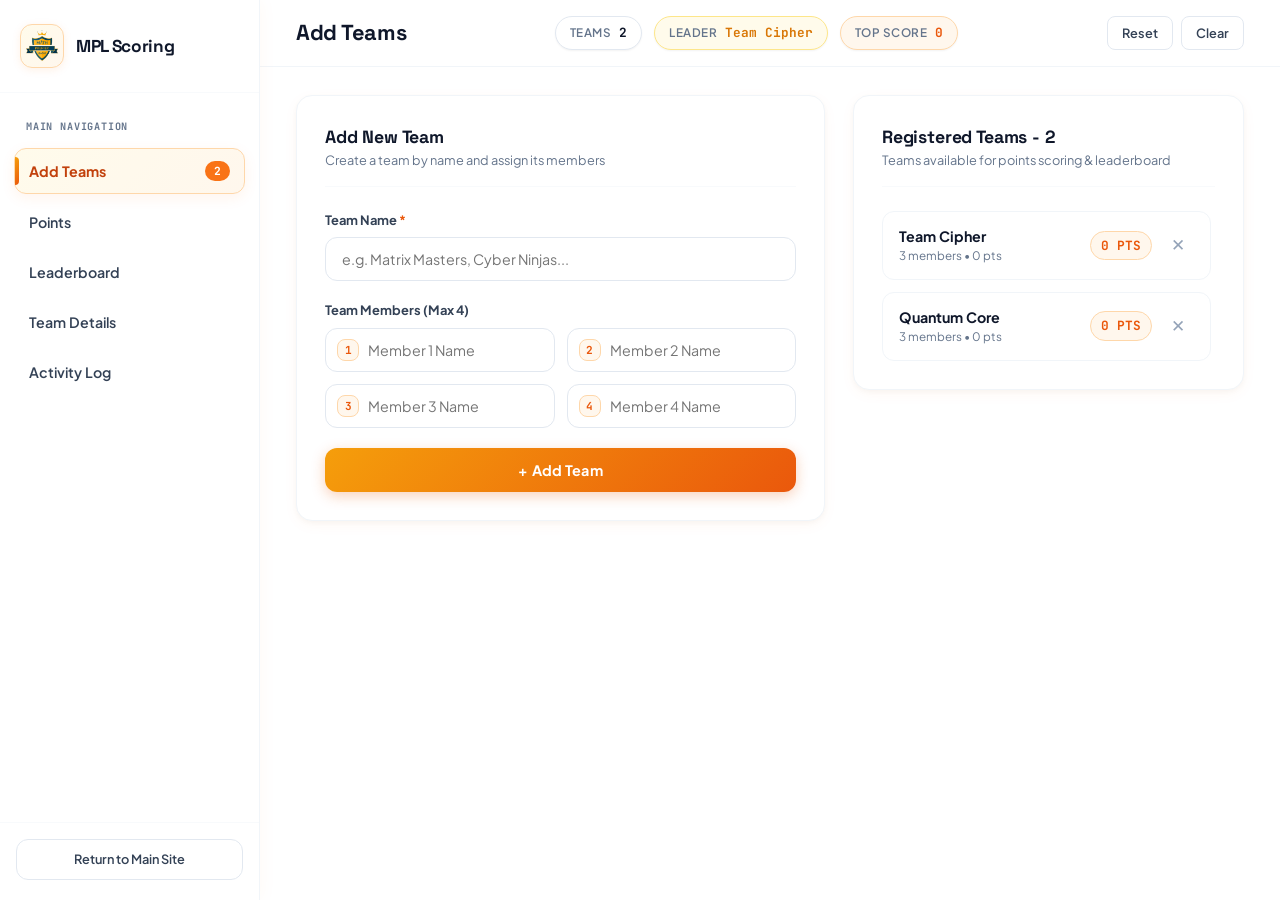
==== admin/index.html @ fcd76be7 "Continue Project" ====
<!DOCTYPE html>
<html lang="en">

<head>
    <meta charset="UTF-8">
    <meta name="viewport" content="width=device-width, initial-scale=1.0">
    <title>Admin Portal | Math Premier League</title>
    <meta name="description"
        content="Standalone Admin Portal for Math Premier League - Manage teams, adjust points, and view live ranked leaderboards.">

    <!-- Google Fonts -->
    <link rel="preconnect" href="https://fonts.googleapis.com">
    <link rel="preconnect" href="https://fonts.gstatic.com" crossorigin>
    <link
        href="https://fonts.googleapis.com/css2?family=Plus+Jakarta+Sans:wght@400;500;600;700;800&family=JetBrains+Mono:wght@500;700&family=Space+Grotesk:wght@600;700&display=swap"
        rel="stylesheet">

    <!-- Admin Stylesheet -->
    <link rel="stylesheet" href="admin.css">
</head>

<body>

    <div class="admin-app-layout">

        <!-- =====================================================
             FIXED LEFT SIDEBAR NAVIGATION (ALWAYS VISIBLE)
        ====================================================== -->
        <aside class="admin-sidebar" id="adminSidebar">
            <!-- Sidebar Header / Branding -->
            <div class="sidebar-brand">
                <div class="brand-logo-wrap">
                    <img src="../Logo.png" alt="MPL Logo" class="brand-logo"
                        onerror="this.onerror=null;this.src='../assets/images/mpl-crest.png';">
                </div>
                <div class="brand-info">
                    <!-- <span class="brand-badge">ADMIN CONSOLE</span> -->
                    <h1 class="brand-title">MPL Scoring</h1>
                </div>
            </div>

            <!-- Navigation Tabs List -->
            <nav class="sidebar-nav">
                <div class="nav-section-label">MAIN NAVIGATION</div>

                <button type="button" class="nav-tab-btn active" data-tab="add-teams" id="tabBtnAddTeams">
                    <span class="nav-tab-text">Add Teams</span>
                    <span class="nav-tab-badge" id="sidebarTeamCount">0</span>
                </button>

                <button type="button" class="nav-tab-btn" data-tab="points" id="tabBtnPoints">
                    <span class="nav-tab-text">Points</span>
                </button>

                <button type="button" class="nav-tab-btn" data-tab="leaderboard" id="tabBtnLeaderboard">
                    <span class="nav-tab-text">Leaderboard</span>
                </button>

                <button type="button" class="nav-tab-btn" data-tab="team-details" id="tabBtnTeamDetails">
                    <span class="nav-tab-text">Team Details</span>
                </button>

                <button type="button" class="nav-tab-btn" data-tab="activity-log" id="tabBtnActivityLog">
                    <span class="nav-tab-text">Activity Log</span>
                </button>
            </nav>

            <!-- Sidebar Footer Status & Quick Link -->
            <div class="sidebar-footer">
                <!-- <div class="system-status-pill">
                    <span class="status-dot"></span>
                    <span>Local Storage Active</span>
                </div> -->
                <a href="../index.html" class="sidebar-link-btn" title="Back to Jeopardy Tracks">
                    <span>Return to Main Site</span>
                </a>
            </div>
        </aside>


        <!-- =====================================================
             MAIN CONTENT WRAPPER
        ====================================================== -->
        <div class="admin-main-wrapper">

            <!-- Top Header Bar -->
            <header class="admin-topbar">
                <div class="topbar-left">
                    <h2 class="view-title" id="currentViewTitle">Add Teams</h2>
                </div>

                <!-- Stats Badges -->
                <div class="topbar-stats">
                    <div class="mini-stat-chip">
                        <span class="chip-label">Teams</span>
                        <span class="chip-val" id="statTotalTeams">0</span>
                    </div>
                    <div class="mini-stat-chip highlight-gold">
                        <span class="chip-label">Leader</span>
                        <span class="chip-val text-truncate" id="statLeadingTeam">—</span>
                    </div>
                    <div class="mini-stat-chip highlight-orange">
                        <span class="chip-label">Top Score</span>
                        <span class="chip-val" id="statTopScore">0</span>
                    </div>
                    <!-- Hidden element kept for JS calculations -->
                    <span id="statTotalPoints" style="display: none;">0</span>
                </div>

                <!-- Action Controls -->
                <div class="topbar-actions">
                    <button class="action-outline-btn warning" id="resetScoresBtn" title="Reset all team points to 0">
                        <span>Reset</span>
                    </button>
                    <button class="action-outline-btn danger" id="clearTeamsBtn" title="Delete all teams">
                        <span>Clear</span>
                    </button>
                </div>
            </header>

            <!-- Main Scrollable Content Area -->
            <main class="admin-content-body">

                <!-- =================================================
                     TAB 1: ADD TEAMS
                ================================================== -->
                <section class="tab-panel active" id="panel-add-teams">
                    <div class="content-columns">
                        <!-- Left Sub-column: Add Team Form -->
                        <div class="form-container-card">
                            <div class="section-card-header">
                                <div>
                                    <h3 class="card-heading">Add New Team</h3>
                                    <p class="card-subheading">Create a team by name and assign its members</p>
                                </div>
                            </div>

                            <form id="teamForm" class="clean-form">
                                <div class="form-group">
                                    <label class="form-label required" for="teamNameInput">Team Name</label>
                                    <input type="text" id="teamNameInput" class="input-field"
                                        placeholder="e.g. Matrix Masters, Cyber Ninjas..." autocomplete="off" required>
                                </div>

                                <div class="members-input-group">
                                    <label class="form-label">Team Members (Max 4)</label>
                                    <div class="members-grid-blocks">
                                        <div class="member-input-block">
                                            <span class="member-badge-label">1</span>
                                            <input type="text" id="memberInput1" class="input-field member-input"
                                                placeholder="Member 1 Name" autocomplete="off">
                                        </div>
                                        <div class="member-input-block">
                                            <span class="member-badge-label">2</span>
                                            <input type="text" id="memberInput2" class="input-field member-input"
                                                placeholder="Member 2 Name" autocomplete="off">
                                        </div>
                                        <div class="member-input-block">
                                            <span class="member-badge-label">3</span>
                                            <input type="text" id="memberInput3" class="input-field member-input"
                                                placeholder="Member 3 Name" autocomplete="off">
                                        </div>
                                        <div class="member-input-block">
                                            <span class="member-badge-label">4</span>
                                            <input type="text" id="memberInput4" class="input-field member-input"
                                                placeholder="Member 4 Name" autocomplete="off">
                                        </div>
                                    </div>
                                </div>

                                <button type="submit" class="primary-btn-gradient" id="createTeamBtn">
                                    <span>+ Add Team</span>
                                </button>
                            </form>
                        </div>

                        <!-- Right Sub-column: Added Teams Roster Overview -->
                        <div class="roster-overview-card">
                            <div class="section-card-header">
                                <div>
                                    <h3 class="card-heading">Registered Teams - <span id="registeredTeamsCount">0</span>
                                    </h3>
                                    <p class="card-subheading">Teams available for points scoring & leaderboard</p>
                                </div>
                            </div>

                            <div class="teams-list-grid" id="teamsListGrid">
                                <!-- Populated dynamically by admin.js -->
                            </div>
                        </div>
                    </div>
                </section>


                <!-- =================================================
                     TAB 2: POINTS
                ================================================== -->
                <section class="tab-panel" id="panel-points">
                    <div class="points-management-grid">

                        <!-- Main Points Controller Card -->
                        <div class="points-controller-card">
                            <div class="section-card-header">
                                <div>
                                    <h3 class="card-heading">Points Control Center</h3>
                                    <p class="card-subheading">Select a team, specify points, choose an optional power-up used in the question, and apply score</p>
                                </div>
                            </div>

                            <!-- Team Selector -->
                            <div class="form-group selector-highlight-box">
                                <label class="form-label required" for="teamSelect">Select Target Team</label>
                                <select id="teamSelect" class="input-field select-field">
                                    <option value="">-- Choose Target Team --</option>
                                </select>
                            </div>

                            <!-- Selected Team Info Banner -->
                            <div class="selected-team-banner" id="selectedTeamBanner" style="display: none;">
                                <div class="banner-avatar" id="bannerTeamAvatar" style="display: none;"></div>
                                <div class="banner-info">
                                    <div class="banner-name" id="bannerTeamName">Team Name</div>
                                    <div class="banner-sub" id="bannerTeamMembers">0 members</div>
                                </div>
                                <div class="banner-score">
                                    <span class="banner-score-val" id="bannerTeamScore">0</span>
                                    <span class="banner-score-label">CURRENT PTS</span>
                                </div>
                            </div>

                            <!-- Quick Points Matrix -->
                            <div class="form-group">
                                <label class="form-label">Quick Select Points</label>
                                <div class="quick-points-matrix">
                                    <button type="button" class="point-btn add" data-amount="100">+100</button>
                                    <button type="button" class="point-btn add" data-amount="200">+200</button>
                                    <button type="button" class="point-btn add" data-amount="300">+300</button>
                                    <button type="button" class="point-btn add" data-amount="400">+400</button>
                                    <button type="button" class="point-btn add" data-amount="500">+500</button>
                                    <button type="button" class="point-btn add" data-amount="600">+600</button>
                                </div>
                            </div>

                            <!-- Points Input Box & Optional Reason -->
                            <div class="form-row-2 points-input-row">
                                <div class="form-group points-box-group">
                                    <label class="form-label required" for="pointsAmountInput">Points Amount</label>
                                    <input type="number" id="pointsAmountInput" class="input-field points-amount-field"
                                        placeholder="0" min="1" step="1">
                                </div>
                                <div class="form-group points-reason-group">
                                    <label class="form-label" for="pointsReasonInput">Reason / Note (Optional)</label>
                                    <input type="text" id="pointsReasonInput" class="input-field"
                                        placeholder="e.g. Wrong answer, Time penalty, Bonus..." autocomplete="off">
                                </div>
                            </div>

                            <!-- Power-Up Selection (Recorded per question in Activity Log) -->
                            <div class="form-group powerup-assignment-section">
                                <label class="form-label" for="powerUpSelect">Power-Up Used in Question (Optional)</label>
                                <select id="powerUpSelect" class="input-field select-field">
                                    <option value="">-- No Power-Up / None --</option>
                                    <option value="2x_multiplier">2X Double Points</option>
                                    <option value="time_boost">Extra Time (+30s)</option>
                                    <option value="question_swap">Question Swap</option>
                                    <option value="hint_access">Hint Access</option>
                                    <option value="team_assist">Team Tag / Collaboration</option>
                                    <option value="shield_protect">Score Shield / Protection</option>
                                </select>
                            </div>

                            <!-- Add / Reduce Action Buttons -->
                            <div class="points-action-buttons-grid">
                                <button type="button" class="primary-btn-gradient" id="addPointsSubmitBtn">
                                    <span>+ Add Points</span>
                                </button>
                                <button type="button" class="danger-btn-gradient" id="reducePointsSubmitBtn">
                                    <span>- Reduce Points</span>
                                </button>
                            </div>

                        </div>

                        <!-- Sidebar Quick Leaderboard Preview in Points Tab -->
                        <div class="points-summary-card">
                            <div class="section-card-header">
                                <div>
                                    <h3 class="card-heading">Live Score Standings</h3>
                                    <p class="card-subheading">Click any team to quickly select it</p>
                                </div>
                            </div>

                            <div class="quick-team-scores-list" id="quickScoresList">
                                <!-- Populated dynamically -->
                            </div>
                        </div>

                    </div>
                </section>


                <!-- =================================================
                     TAB 3: LEADERBOARD
                ================================================== -->
                <section class="tab-panel" id="panel-leaderboard">
                    <div class="leaderboard-full-card">
                        <div class="section-card-header flex-between">
                            <div class="header-left">
                                <div>
                                    <h3 class="card-heading">Tournament Leaderboard</h3>
                                    <p class="card-subheading">Teams ranked strictly by points in descending order</p>
                                </div>
                            </div>
                            <div class="leaderboard-actions">
                                <span class="badge-live-sync">LIVE SYNC</span>
                            </div>
                        </div>

                        <div class="leaderboard-list" id="leaderboardContainer">
                            <!-- Populated dynamically by admin.js -->
                        </div>
                    </div>
                </section>


                <!-- =================================================
                     TAB 4: TEAM DETAILS
                ================================================== -->
                <section class="tab-panel" id="panel-team-details">
                    <div class="team-details-layout">

                        <!-- Team Selection Card -->
                        <div class="team-details-select-card">
                            <div class="section-card-header">
                                <div>
                                    <h3 class="card-heading">Choose Team</h3>
                                    <p class="card-subheading">Select a team from the list of added teams</p>
                                </div>
                            </div>

                            <div class="form-group">
                                <label class="form-label required" for="detailsTeamSelect">Select Team to
                                    Inspect</label>
                                <select id="detailsTeamSelect" class="input-field select-field">
                                    <option value="">-- Choose Team to View Members --</option>
                                </select>
                            </div>

                            <div class="team-quick-selector-chips" id="detailsQuickChips">
                                <!-- Chips for all teams -->
                            </div>
                        </div>

                        <!-- Team Detailed Info & Member Roster Display -->
                        <div class="team-details-view-card" id="teamDetailsDisplayCard">
                            <div class="empty-state" id="teamDetailsEmpty">
                                <h4>No Team Selected</h4>
                                <p>Please choose a team from the dropdown above to view its members and details.</p>
                            </div>

                            <div class="details-content" id="teamDetailsContent" style="display: none;">
                                <!-- Header with banner -->
                                <div class="team-profile-header">
                                    <div class="profile-avatar-large" id="detailsAvatar" style="display: none;"></div>
                                    <div class="profile-meta">
                                        <div class="profile-title-row">
                                            <h2 class="profile-name" id="detailsName">Team Name</h2>
                                            <span class="profile-rank-badge" id="detailsRank">Rank #1</span>
                                        </div>
                                        <div class="profile-stats-row">
                                            <div class="p-stat">
                                                <span class="p-val" id="detailsPoints">0</span>
                                                <span class="p-lbl">Points</span>
                                            </div>
                                            <div class="p-stat">
                                                <span class="p-val" id="detailsMemberCount">0</span>
                                                <span class="p-lbl">Members</span>
                                            </div>
                                        </div>
                                    </div>
                                    <div class="profile-actions">
                                        <button type="button" class="primary-btn-gradient small"
                                            id="detailsGoToPointsBtn">
                                            Award Points
                                        </button>
                                    </div>
                                </div>

                                <!-- Members List -->
                                <div class="members-section">
                                    <div class="members-section-header">
                                        <h4 class="members-title">Team Members</h4>
                                        <span class="members-count-badge" id="detailsMembersBadge">0 Members</span>
                                    </div>

                                    <div class="members-grid" id="detailsMembersList">
                                        <!-- Dynamically listed members -->
                                    </div>

                                    <!-- Add New Member Form -->
                                    <div class="add-member-bar">
                                        <input type="text" id="newMemberInput" class="input-field"
                                            placeholder="Add a new member name...">
                                        <button type="button" class="btn-add-member" id="addMemberBtn">+ Add
                                            Member</button>
                                    </div>
                                </div>
                            </div>
                        </div>

                    </div>
                </section>


                <!-- =================================================
                     TAB 5: ACTIVITY LOG
                ================================================== -->
                <section class="tab-panel" id="panel-activity-log">
                    <div class="activity-log-card">
                        <div class="section-card-header flex-between">
                            <div class="header-left">
                                <div>
                                    <h3 class="card-heading">Match Activity & Audit Log</h3>
                                    <p class="card-subheading">Chronological history of all scoring events and
                                        adjustments</p>
                                </div>
                            </div>
                            <button type="button" class="action-outline-btn warning" id="clearLogBtn"
                                title="Clear Activity Log">
                                <span>Clear Log</span>
                            </button>
                        </div>

                        <div class="audit-log-box" id="auditLogContainer">
                            <!-- Populated dynamically by admin.js -->
                        </div>
                    </div>
                </section>

            </main>

        </div>

    </div>

    <!-- Scripts -->
    <script src="admin.js"></script>

</body>

</html>
---- admin/admin.css ----
/* =========================================================
   MATH PREMIER LEAGUE - ADMIN PORTAL STYLESHEET
   Clean White Aesthetic with Yellow & Orange Color Grading
   Fixed Left Sidebar Navigation (Always Visible)
========================================================= */

:root {
  /* Core White Backgrounds */
  --bg-body: #ffffff;
  --bg-card: #ffffff;
  --bg-sidebar: #ffffff;
  --bg-topbar: rgba(255, 255, 255, 0.95);
  --bg-input: #ffffff;
  --bg-subtle: #f8fafc;

  /* Warm Yellow & Orange Color Grading */
  --yellow-50: #fffbeb;
  --yellow-100: #fef3c7;
  --yellow-200: #fde68a;
  --yellow-400: #fbbf24;
  --yellow-500: #f59e0b;
  --yellow-600: #d97706;

  --orange-50: #fff7ed;
  --orange-100: #ffedd5;
  --orange-200: #fed7aa;
  --orange-400: #fb923c;
  --orange-500: #f97316;
  --orange-600: #ea580c;
  --orange-700: #c2410c;

  /* Gradients */
  --gradient-primary: linear-gradient(135deg, #f59e0b 0%, #ea580c 100%);
  --gradient-primary-hover: linear-gradient(135deg, #fbbf24 0%, #f97316 100%);
  --gradient-warm-soft: linear-gradient(135deg, #fffbeb 0%, #fff7ed 100%);
  --gradient-gold: linear-gradient(135deg, #fef3c7 0%, #fde68a 100%);
  --gradient-orange-soft: linear-gradient(135deg, #ffedd5 0%, #fed7aa 100%);

  /* Borders */
  --border-light: #e2e8f0;
  --border-warm: #fed7aa;
  --border-yellow: #fde68a;
  --border-orange: #f97316;

  /* Typography Colors */
  --text-dark: #0f172a;
  --text-slate: #334155;
  --text-muted: #64748b;
  --text-light: #94a3b8;
  --text-amber: #b45309;
  --text-orange: #c2410c;

  /* Functional Accents */
  --green-bg: #ecfdf5;
  --green-text: #047857;
  --green-border: #a7f3d0;
  --red-bg: #fef2f2;
  --red-text: #b91c1c;
  --red-border: #fecaca;

  /* Typography */
  --font-body: 'Plus Jakarta Sans', system-ui, -apple-system, sans-serif;
  --font-heading: 'Space Grotesk', sans-serif;
  --font-mono: 'JetBrains Mono', monospace;

  /* Layout */
  --sidebar-width: 260px;
  --radius-sm: 8px;
  --radius-md: 12px;
  --radius-lg: 16px;
  --radius-full: 9999px;

  /* Warm Shadows */
  --shadow-sm: 0 1px 2px 0 rgba(0, 0, 0, 0.05);
  --shadow-card: 0 4px 16px -2px rgba(249, 115, 22, 0.06), 0 2px 6px -1px rgba(0, 0, 0, 0.04);
  --shadow-card-hover: 0 10px 24px -4px rgba(249, 115, 22, 0.12), 0 4px 10px -2px rgba(0, 0, 0, 0.05);
  --shadow-btn: 0 4px 14px 0 rgba(234, 88, 12, 0.28);
}

/* Base Reset */
*, *::before, *::after {
  box-sizing: border-box;
  margin: 0;
  padding: 0;
}

html, body {
  width: 100%;
  min-height: 100vh;
  background-color: var(--bg-body);
  color: var(--text-dark);
  font-family: var(--font-body);
  font-size: 15px;
  line-height: 1.5;
  -webkit-font-smoothing: antialiased;
}

/* Custom Scrollbars */
::-webkit-scrollbar {
  width: 7px;
  height: 7px;
}
::-webkit-scrollbar-track {
  background: #f8fafc;
}
::-webkit-scrollbar-thumb {
  background: #cbd5e1;
  border-radius: 4px;
}
::-webkit-scrollbar-thumb:hover {
  background: var(--orange-400);
}

/* =========================================================
   APP CONTAINER LAYOUT
========================================================= */
.admin-app-layout {
  display: flex;
  min-height: 100vh;
  background-color: var(--bg-body);
  position: relative;
}

/* =========================================================
   FIXED LEFT SIDEBAR (ALWAYS VISIBLE)
========================================================= */
.admin-sidebar {
  position: fixed;
  top: 0;
  left: 0;
  bottom: 0;
  width: var(--sidebar-width);
  background-color: var(--bg-sidebar);
  border-right: 1px solid #f1f5f9;
  box-shadow: 2px 0 16px rgba(249, 115, 22, 0.04);
  display: flex;
  flex-direction: column;
  z-index: 100;
  user-select: none;
}

/* Sidebar Brand Header */
.sidebar-brand {
  display: flex;
  align-items: center;
  gap: 12px;
  padding: 24px 20px;
  border-bottom: 1px solid #f8fafc;
}

.brand-logo-wrap {
  width: 44px;
  height: 44px;
  border-radius: var(--radius-md);
  background: var(--gradient-warm-soft);
  border: 1px solid var(--border-warm);
  display: flex;
  align-items: center;
  justify-content: center;
  padding: 4px;
  box-shadow: 0 2px 8px rgba(249, 115, 22, 0.1);
}

.brand-logo {
  max-width: 100%;
  max-height: 100%;
  object-fit: contain;
}

.brand-info {
  display: flex;
  flex-direction: column;
}

.brand-badge {
  font-family: var(--font-mono);
  font-size: 0.65rem;
  font-weight: 700;
  letter-spacing: 0.08em;
  color: var(--orange-600);
  background: var(--orange-50);
  padding: 2px 6px;
  border-radius: 4px;
  width: fit-content;
  margin-bottom: 2px;
}

.brand-title {
  font-family: var(--font-heading);
  font-size: 1.15rem;
  font-weight: 700;
  color: var(--text-dark);
  line-height: 1.2;
  letter-spacing: -0.02em;
}

/* Navigation Section */
.sidebar-nav {
  padding: 20px 14px;
  display: flex;
  flex-direction: column;
  gap: 6px;
  flex: 1;
  overflow-y: auto;
}

.nav-section-label {
  font-family: var(--font-mono);
  font-size: 0.68rem;
  font-weight: 700;
  letter-spacing: 0.08em;
  color: var(--text-muted);
  padding: 6px 12px 8px 12px;
}

/* Nav Tab Button */
.nav-tab-btn {
  display: flex;
  align-items: center;
  gap: 12px;
  padding: 12px 14px;
  border-radius: var(--radius-md);
  border: 1px solid transparent;
  background: transparent;
  color: var(--text-slate);
  font-family: var(--font-body);
  font-size: 0.95rem;
  font-weight: 600;
  cursor: pointer;
  transition: all 0.2s ease;
  position: relative;
  text-align: left;
  width: 100%;
}

.nav-tab-btn:hover {
  background: var(--yellow-50);
  color: var(--orange-600);
  border-color: #fef08a;
  transform: translateX(2px);
}

.nav-tab-icon {
  font-size: 1.2rem;
  line-height: 1;
  display: inline-flex;
  align-items: center;
  justify-content: center;
}

.nav-tab-text {
  flex: 1;
}

.nav-tab-badge {
  font-family: var(--font-mono);
  font-size: 0.75rem;
  font-weight: 700;
  padding: 2px 8px;
  border-radius: var(--radius-full);
  background: #f1f5f9;
  color: var(--text-slate);
  border: 1px solid #e2e8f0;
}

/* Active Tab Styling - Yellow & Orange Grading */
.nav-tab-btn.active {
  background: var(--gradient-warm-soft);
  color: var(--orange-700);
  font-weight: 700;
  border: 1px solid var(--border-warm);
  box-shadow: 0 4px 14px rgba(249, 115, 22, 0.08);
}

.nav-tab-btn.active::before {
  content: '';
  position: absolute;
  left: 0;
  top: 8px;
  bottom: 8px;
  width: 4px;
  border-radius: 0 4px 4px 0;
  background: var(--gradient-primary);
}

.nav-tab-btn.active .nav-tab-badge {
  background: var(--orange-500);
  color: #ffffff;
  border-color: transparent;
}

/* Sidebar Footer */
.sidebar-footer {
  padding: 16px 16px 20px;
  border-top: 1px solid #f8fafc;
  display: flex;
  flex-direction: column;
  gap: 12px;
}

.system-status-pill {
  display: flex;
  align-items: center;
  gap: 8px;
  font-size: 0.78rem;
  color: var(--text-muted);
  font-weight: 500;
  padding: 6px 10px;
  background: #f8fafc;
  border-radius: var(--radius-sm);
  border: 1px solid #f1f5f9;
}

.status-dot {
  width: 7px;
  height: 7px;
  border-radius: 50%;
  background-color: #10b981;
  box-shadow: 0 0 0 2px rgba(16, 185, 129, 0.2);
}

.sidebar-link-btn {
  display: flex;
  align-items: center;
  justify-content: center;
  gap: 8px;
  padding: 10px 14px;
  border-radius: var(--radius-md);
  background: #ffffff;
  border: 1px solid var(--border-light);
  color: var(--text-slate);
  text-decoration: none;
  font-size: 0.85rem;
  font-weight: 600;
  transition: all 0.2s ease;
}

.sidebar-link-btn:hover {
  background: var(--orange-50);
  color: var(--orange-600);
  border-color: var(--border-warm);
  box-shadow: 0 2px 8px rgba(249, 115, 22, 0.08);
}

/* =========================================================
   MAIN CONTENT WRAPPER
========================================================= */
.admin-main-wrapper {
  margin-left: var(--sidebar-width);
  flex: 1;
  display: flex;
  flex-direction: column;
  min-height: 100vh;
  background-color: var(--bg-body);
}

/* Topbar */
.admin-topbar {
  position: sticky;
  top: 0;
  background-color: var(--bg-topbar);
  backdrop-filter: blur(10px);
  border-bottom: 1px solid #f1f5f9;
  padding: 16px 36px;
  display: flex;
  align-items: center;
  justify-content: space-between;
  gap: 20px;
  z-index: 40;
}

.topbar-left {
  display: flex;
  flex-direction: column;
}

.view-title {
  font-family: var(--font-heading);
  font-size: 1.45rem;
  font-weight: 700;
  color: var(--text-dark);
  letter-spacing: -0.02em;
}

.view-desc {
  font-size: 0.86rem;
  color: var(--text-muted);
}

/* Stats Chips in Topbar */
.topbar-stats {
  display: flex;
  align-items: center;
  gap: 12px;
}

.mini-stat-chip {
  display: flex;
  align-items: center;
  gap: 8px;
  padding: 6px 14px;
  border-radius: var(--radius-full);
  background: #ffffff;
  border: 1px solid #e2e8f0;
  box-shadow: var(--shadow-sm);
  font-size: 0.85rem;
}

.mini-stat-chip.highlight-gold {
  border-color: var(--yellow-200);
  background: var(--yellow-50);
}
.mini-stat-chip.highlight-gold .chip-val {
  color: var(--yellow-600);
}

.mini-stat-chip.highlight-orange {
  border-color: var(--orange-200);
  background: var(--orange-50);
}
.mini-stat-chip.highlight-orange .chip-val {
  color: var(--orange-600);
}

.chip-label {
  color: var(--text-muted);
  font-size: 0.78rem;
  font-weight: 600;
  text-transform: uppercase;
  letter-spacing: 0.04em;
}

.chip-val {
  font-family: var(--font-mono);
  font-weight: 700;
  color: var(--text-dark);
}

.text-truncate {
  max-width: 130px;
  white-space: nowrap;
  overflow: hidden;
  text-overflow: ellipsis;
}

/* Action Controls in Topbar */
.topbar-actions {
  display: flex;
  align-items: center;
  gap: 8px;
}

.action-outline-btn {
  padding: 8px 14px;
  border-radius: var(--radius-sm);
  border: 1px solid #e2e8f0;
  background: #ffffff;
  color: var(--text-slate);
  font-family: var(--font-body);
  font-size: 0.85rem;
  font-weight: 600;
  cursor: pointer;
  transition: all 0.2s ease;
  display: inline-flex;
  align-items: center;
  gap: 6px;
}

.action-outline-btn:hover {
  background: var(--orange-50);
  color: var(--orange-600);
  border-color: var(--border-warm);
}

.action-outline-btn.warning:hover {
  background: #fffbeb;
  color: #b45309;
  border-color: #fde68a;
}

.action-outline-btn.danger:hover {
  background: var(--red-bg);
  color: var(--red-text);
  border-color: var(--red-border);
}

/* Content Body */
.admin-content-body {
  padding: 28px 36px 40px;
  flex: 1;
}

/* Tab Panels */
.tab-panel {
  display: none;
}

.tab-panel.active {
  display: block;
  animation: tabFadeIn 0.22s cubic-bezier(0.16, 1, 0.3, 1);
}

@keyframes tabFadeIn {
  from {
    opacity: 0;
    transform: translateY(6px);
  }
  to {
    opacity: 1;
    transform: translateY(0);
  }
}

/* =========================================================
   CARDS & SECTIONS (WHITE BACKGROUND WITH WARM ACCENTS)
========================================================= */
.form-container-card,
.roster-overview-card,
.points-controller-card,
.points-summary-card,
.leaderboard-full-card,
.team-details-select-card,
.team-details-view-card,
.activity-log-card {
  background: var(--bg-card);
  border: 1px solid #f1f5f9;
  border-radius: var(--radius-lg);
  padding: 28px;
  box-shadow: var(--shadow-card);
  transition: box-shadow 0.2s ease, border-color 0.2s ease;
}

.form-container-card:hover,
.roster-overview-card:hover,
.points-controller-card:hover,
.points-summary-card:hover,
.leaderboard-full-card:hover,
.team-details-select-card:hover,
.team-details-view-card:hover,
.activity-log-card:hover {
  border-color: #fed7aa50;
  box-shadow: var(--shadow-card-hover);
}

.section-card-header {
  display: flex;
  align-items: center;
  gap: 14px;
  margin-bottom: 24px;
  padding-bottom: 16px;
  border-bottom: 1px solid #f8fafc;
}

.section-card-header.flex-between {
  justify-content: space-between;
}

.header-left {
  display: flex;
  align-items: center;
  gap: 14px;
}

.header-icon-box {
  width: 44px;
  height: 44px;
  border-radius: var(--radius-md);
  display: flex;
  align-items: center;
  justify-content: center;
  font-size: 1.3rem;
}

.bg-orange-light {
  background: var(--orange-50);
  color: var(--orange-600);
  border: 1px solid var(--border-warm);
}

.bg-yellow-light {
  background: var(--yellow-50);
  color: var(--yellow-600);
  border: 1px solid var(--border-yellow);
}

.card-heading {
  font-family: var(--font-heading);
  font-size: 1.18rem;
  font-weight: 700;
  color: var(--text-dark);
  letter-spacing: -0.01em;
}

.card-subheading {
  font-size: 0.85rem;
  color: var(--text-muted);
}

/* =========================================================
   FORM STYLING
========================================================= */
.clean-form {
  display: flex;
  flex-direction: column;
  gap: 20px;
}

.form-group {
  display: flex;
  flex-direction: column;
  gap: 7px;
}

.form-label {
  font-size: 0.86rem;
  font-weight: 700;
  color: var(--text-slate);
}

.form-label.required::after {
  content: ' *';
  color: var(--orange-600);
}

.form-hint {
  font-size: 0.78rem;
  color: var(--text-muted);
}

.input-field {
  width: 100%;
  padding: 12px 16px;
  border-radius: var(--radius-md);
  border: 1px solid #e2e8f0;
  background: #ffffff;
  color: var(--text-dark);
  font-family: var(--font-body);
  font-size: 0.95rem;
  transition: all 0.2s ease;
  outline: none;
}

.input-field:focus {
  border-color: var(--orange-400);
  box-shadow: 0 0 0 3px rgba(249, 115, 22, 0.12);
}

.textarea-field {
  resize: vertical;
  min-height: 80px;
  line-height: 1.4;
}

.select-field {
  cursor: pointer;
  font-weight: 600;
}

.form-row-2 {
  display: grid;
  grid-template-columns: 1fr 1fr;
  gap: 20px;
}

/* 4 Team Member Input Blocks */
.members-input-group {
  display: flex;
  flex-direction: column;
  gap: 8px;
}

.members-grid-blocks {
  display: grid;
  grid-template-columns: 1fr 1fr;
  gap: 12px;
}

@media (max-width: 600px) {
  .members-grid-blocks {
    grid-template-columns: 1fr;
  }
}

.member-input-block {
  position: relative;
  display: flex;
  align-items: center;
}

.member-badge-label {
  position: absolute;
  left: 12px;
  width: 22px;
  height: 22px;
  border-radius: var(--radius-sm);
  background: var(--orange-50);
  color: var(--orange-600);
  border: 1px solid var(--border-warm);
  font-size: 0.74rem;
  font-weight: 700;
  font-family: var(--font-mono);
  display: flex;
  align-items: center;
  justify-content: center;
  pointer-events: none;
  user-select: none;
}

.member-input-block .input-field {
  padding-left: 42px;
}

/* Preset Picker (Avatars & Colors) */
.preset-picker {
  display: flex;
  flex-wrap: wrap;
  gap: 8px;
}

.avatar-choice {
  width: 40px;
  height: 40px;
  border-radius: var(--radius-md);
  border: 1px solid #e2e8f0;
  background: #ffffff;
  font-size: 1.25rem;
  display: flex;
  align-items: center;
  justify-content: center;
  cursor: pointer;
  transition: all 0.15s ease;
}

.avatar-choice:hover {
  background: var(--yellow-50);
  border-color: var(--yellow-400);
  transform: scale(1.08);
}

.avatar-choice.active {
  background: var(--gradient-warm-soft);
  border: 2px solid var(--orange-500);
  box-shadow: 0 2px 8px rgba(249, 115, 22, 0.2);
  transform: scale(1.08);
}

.color-choice {
  width: 32px;
  height: 32px;
  border-radius: var(--radius-full);
  border: 2px solid #ffffff;
  outline: 1px solid #e2e8f0;
  cursor: pointer;
  transition: all 0.15s ease;
}

.color-choice:hover {
  transform: scale(1.15);
  outline-color: var(--orange-400);
}

.color-choice.active {
  outline: 3px solid var(--orange-500);
  transform: scale(1.15);
  box-shadow: 0 2px 8px rgba(249, 115, 22, 0.25);
}

/* Primary Button with Yellow & Orange Grading */
.primary-btn-gradient {
  display: inline-flex;
  align-items: center;
  justify-content: center;
  gap: 10px;
  padding: 13px 24px;
  border-radius: var(--radius-md);
  border: none;
  background: var(--gradient-primary);
  color: #ffffff;
  font-family: var(--font-body);
  font-size: 0.96rem;
  font-weight: 700;
  letter-spacing: 0.01em;
  cursor: pointer;
  box-shadow: var(--shadow-btn);
  transition: all 0.2s ease;
}

.primary-btn-gradient:hover {
  background: var(--gradient-primary-hover);
  box-shadow: 0 6px 18px rgba(234, 88, 12, 0.38);
  transform: translateY(-1px);
}

.primary-btn-gradient.small {
  padding: 9px 16px;
  font-size: 0.85rem;
}

/* =========================================================
   TAB 1: ADD TEAMS - TWO COLUMN GRID
========================================================= */
.content-columns {
  display: grid;
  grid-template-columns: 1.15fr 0.85fr;
  gap: 28px;
  align-items: start;
}

.teams-list-grid {
  display: flex;
  flex-direction: column;
  gap: 12px;
  max-height: 520px;
  overflow-y: auto;
  padding-right: 4px;
}

.team-card-item {
  display: flex;
  align-items: center;
  justify-content: space-between;
  padding: 14px 16px;
  border-radius: var(--radius-md);
  border: 1px solid #f1f5f9;
  background: #ffffff;
  transition: all 0.15s ease;
}

.team-card-item:hover {
  border-color: var(--border-warm);
  background: var(--yellow-50);
}

.team-card-left {
  display: flex;
  align-items: center;
  gap: 12px;
}

.team-avatar-box {
  width: 40px;
  height: 40px;
  border-radius: var(--radius-md);
  display: flex;
  align-items: center;
  justify-content: center;
  font-size: 1.3rem;
  background: #ffffff;
  border: 1px solid #e2e8f0;
}

.team-card-details {
  display: flex;
  flex-direction: column;
}

.team-card-name {
  font-weight: 700;
  color: var(--text-dark);
  font-size: 0.95rem;
}

.team-card-sub {
  font-size: 0.78rem;
  color: var(--text-muted);
}

.team-card-right {
  display: flex;
  align-items: center;
  gap: 10px;
}

.team-points-pill {
  font-family: var(--font-mono);
  font-size: 0.85rem;
  font-weight: 700;
  padding: 4px 10px;
  border-radius: var(--radius-full);
  background: var(--orange-50);
  color: var(--orange-600);
  border: 1px solid var(--border-warm);
}

.btn-icon-delete {
  background: transparent;
  border: 1px solid transparent;
  color: var(--text-light);
  font-size: 1.1rem;
  cursor: pointer;
  border-radius: var(--radius-sm);
  width: 32px;
  height: 32px;
  display: flex;
  align-items: center;
  justify-content: center;
  transition: all 0.15s ease;
}

.btn-icon-delete:hover {
  background: var(--red-bg);
  color: var(--red-text);
  border-color: var(--red-border);
}

/* =========================================================
   TAB 2: POINTS CONTROL CENTER
========================================================= */
.points-management-grid {
  display: grid;
  grid-template-columns: 1.25fr 0.75fr;
  gap: 28px;
  align-items: start;
}

.selector-highlight-box {
  background: var(--gradient-warm-soft);
  padding: 18px;
  border-radius: var(--radius-md);
  border: 1px solid var(--border-warm);
  margin-bottom: 20px;
}

/* Selected Team Banner */
.selected-team-banner {
  display: flex;
  align-items: center;
  gap: 16px;
  padding: 16px 20px;
  border-radius: var(--radius-md);
  background: #ffffff;
  border: 2px solid var(--orange-500);
  box-shadow: 0 4px 16px rgba(249, 115, 22, 0.1);
  margin-bottom: 24px;
}

.banner-avatar {
  font-size: 2.2rem;
  line-height: 1;
}

.banner-info {
  flex: 1;
}

.banner-name {
  font-family: var(--font-heading);
  font-size: 1.2rem;
  font-weight: 700;
  color: var(--text-dark);
}

.banner-sub {
  font-size: 0.82rem;
  color: var(--text-muted);
}

.banner-powerup {
  display: inline-flex;
  align-items: center;
  gap: 6px;
  margin-top: 6px;
  padding: 4px 10px;
  border-radius: var(--radius-full);
  background: var(--yellow-50);
  border: 1px solid var(--yellow-400);
  font-size: 0.78rem;
  font-weight: 700;
}

.powerup-tag-badge {
  color: var(--orange-700);
  font-weight: 800;
}

.powerup-name-text {
  color: var(--text-dark);
}

.banner-score {
  text-align: right;
}

.banner-score-val {
  font-family: var(--font-mono);
  font-size: 1.65rem;
  font-weight: 800;
  color: var(--orange-600);
  display: block;
  line-height: 1.1;
}

.banner-score-label {
  font-size: 0.7rem;
  font-weight: 700;
  color: var(--text-muted);
  letter-spacing: 0.05em;
}

/* Quick Points Section */
.quick-points-group {
  margin-bottom: 14px;
}

.quick-points-section-title {
  font-size: 0.78rem;
  font-weight: 700;
  color: var(--orange-700);
  letter-spacing: 0.04em;
  margin-bottom: 8px;
  display: flex;
  align-items: center;
  gap: 6px;
}

.quick-points-section-title.deduct-title {
  color: #dc2626;
}

/* Quick Points Matrix */
.quick-points-matrix {
  display: grid;
  grid-template-columns: repeat(3, 1fr);
  gap: 10px;
}

.point-btn {
  padding: 12px 10px;
  border-radius: var(--radius-md);
  font-family: var(--font-mono);
  font-size: 1.05rem;
  font-weight: 700;
  cursor: pointer;
  transition: all 0.15s ease;
  border: 1px solid transparent;
  text-align: center;
}

/* Award buttons (+100 to +600) */
.point-btn.add {
  background: var(--yellow-50);
  color: var(--orange-700);
  border-color: var(--border-yellow);
}

.point-btn.add:hover {
  background: var(--gradient-primary);
  color: #ffffff;
  border-color: transparent;
  transform: translateY(-2px);
  box-shadow: 0 4px 12px rgba(249, 115, 22, 0.25);
}

/* Penalty / Deduction buttons (-50 to -500) */
.point-btn.deduct {
  background: #fef2f2;
  color: #dc2626;
  border-color: #fecaca;
}

.point-btn.deduct:hover {
  background: linear-gradient(135deg, #ef4444 0%, #dc2626 100%);
  color: #ffffff;
  border-color: transparent;
  transform: translateY(-2px);
  box-shadow: 0 4px 12px rgba(220, 38, 38, 0.25);
}

/* Points Input Box & Reason Row */
.points-input-row {
  margin-top: 14px;
}

.points-amount-field {
  font-family: var(--font-mono);
  font-size: 1.15rem;
  font-weight: 700;
  color: var(--orange-600);
  background: var(--yellow-50);
  border: 1.5px solid var(--border-warm);
}

.points-amount-field:focus {
  background: #ffffff;
  border-color: var(--orange-500);
}

/* Add / Reduce Action Buttons */
.points-action-buttons-grid {
  display: grid;
  grid-template-columns: 1fr 1fr;
  gap: 12px;
  margin-top: 16px;
}

@media (max-width: 600px) {
  .points-action-buttons-grid {
    grid-template-columns: 1fr;
  }
}

.danger-btn-gradient {
  display: inline-flex;
  align-items: center;
  justify-content: center;
  gap: 10px;
  padding: 13px 20px;
  border-radius: var(--radius-md);
  border: none;
  background: linear-gradient(135deg, #ef4444 0%, #dc2626 100%);
  color: #ffffff;
  font-family: var(--font-body);
  font-size: 0.96rem;
  font-weight: 700;
  letter-spacing: 0.01em;
  cursor: pointer;
  box-shadow: 0 4px 14px 0 rgba(220, 38, 38, 0.28);
  transition: all 0.2s ease;
}

.danger-btn-gradient:hover {
  background: linear-gradient(135deg, #f87171 0%, #b91c1c 100%);
  box-shadow: 0 6px 18px rgba(220, 38, 38, 0.38);
  transform: translateY(-1px);
}

/* Power-Up Assignment Section */
.powerup-assignment-section {
  margin-top: 16px;
  padding-top: 16px;
  border-top: 1px solid #f1f5f9;
}

.quick-powerup-tag {
  font-size: 0.72rem;
  font-weight: 700;
  padding: 2px 7px;
  border-radius: var(--radius-full);
  background: var(--yellow-100);
  color: var(--orange-700);
  border: 1px solid var(--yellow-400);
  white-space: nowrap;
}

/* Quick Scores List on Right */
.quick-team-scores-list {
  display: flex;
  flex-direction: column;
  gap: 10px;
  max-height: 480px;
  overflow-y: auto;
}

.quick-score-item {
  display: flex;
  align-items: center;
  justify-content: space-between;
  padding: 12px 14px;
  border-radius: var(--radius-md);
  border: 1px solid #f1f5f9;
  background: #ffffff;
  cursor: pointer;
  transition: all 0.15s ease;
}

.quick-score-item:hover,
.quick-score-item.active {
  border-color: var(--border-warm);
  background: var(--yellow-50);
  transform: translateX(3px);
}

.quick-score-item.active {
  border-color: var(--orange-500);
  background: var(--gradient-warm-soft);
}

/* =========================================================
   TAB 3: LEADERBOARD
========================================================= */
.badge-live-sync {
  font-family: var(--font-mono);
  font-size: 0.72rem;
  font-weight: 700;
  color: var(--green-text);
  background: var(--green-bg);
  border: 1px solid var(--green-border);
  padding: 4px 10px;
  border-radius: var(--radius-full);
}

.leaderboard-list {
  display: flex;
  flex-direction: column;
  gap: 12px;
}

.leaderboard-row {
  display: flex;
  align-items: center;
  justify-content: space-between;
  padding: 16px 20px;
  border-radius: var(--radius-md);
  background: #ffffff;
  border: 1px solid #f1f5f9;
  box-shadow: 0 1px 3px rgba(0, 0, 0, 0.03);
  transition: all 0.2s ease;
}

.leaderboard-row:hover {
  transform: translateY(-2px);
  box-shadow: var(--shadow-card-hover);
  border-color: var(--border-warm);
}

/* Top 3 Podium Highlights with Yellow & Orange Grading */
.leaderboard-row.rank-1 {
  background: var(--gradient-warm-soft);
  border: 2px solid var(--yellow-400);
  box-shadow: 0 4px 18px rgba(245, 158, 11, 0.15);
}

.leaderboard-row.rank-2 {
  background: #f8fafc;
  border: 1.5px solid #cbd5e1;
}

.leaderboard-row.rank-3 {
  background: var(--orange-50);
  border: 1.5px solid var(--orange-200);
}

.row-left {
  display: flex;
  align-items: center;
  gap: 16px;
}

.rank-badge {
  font-family: var(--font-mono);
  font-size: 1.25rem;
  font-weight: 800;
  min-width: 42px;
  text-align: center;
  color: var(--text-slate);
}

.rank-1 .rank-badge {
  font-size: 1.6rem;
}

.row-avatar {
  width: 46px;
  height: 46px;
  border-radius: var(--radius-md);
  background: #ffffff;
  border: 1px solid #e2e8f0;
  display: flex;
  align-items: center;
  justify-content: center;
  font-size: 1.5rem;
}

.row-info {
  display: flex;
  flex-direction: column;
}

.row-team-name {
  font-size: 1.05rem;
  font-weight: 700;
  color: var(--text-dark);
  display: flex;
  align-items: center;
  gap: 8px;
}

.row-members-preview {
  font-size: 0.8rem;
  color: var(--text-muted);
}

.row-right {
  display: flex;
  align-items: center;
  gap: 20px;
}

.row-points {
  text-align: right;
}

.row-points-val {
  font-family: var(--font-mono);
  font-size: 1.5rem;
  font-weight: 800;
  color: var(--orange-600);
  line-height: 1.1;
}

.row-points-label {
  font-size: 0.7rem;
  font-weight: 700;
  color: var(--text-muted);
  letter-spacing: 0.06em;
}

.row-actions {
  display: flex;
  align-items: center;
  gap: 6px;
}

.quick-adj-btn {
  padding: 6px 10px;
  border-radius: var(--radius-sm);
  font-family: var(--font-mono);
  font-size: 0.82rem;
  font-weight: 700;
  cursor: pointer;
  border: 1px solid transparent;
  transition: all 0.15s ease;
}

.quick-adj-btn.add {
  background: var(--yellow-50);
  color: var(--orange-700);
  border-color: var(--border-yellow);
}

.quick-adj-btn.add:hover {
  background: var(--orange-500);
  color: #ffffff;
}

.quick-adj-btn.deduct {
  background: var(--red-bg);
  color: var(--red-text);
  border-color: var(--red-border);
}

.quick-adj-btn.deduct:hover {
  background: #dc2626;
  color: #ffffff;
}

/* =========================================================
   TAB 4: TEAM DETAILS
========================================================= */
.team-details-layout {
  display: grid;
  grid-template-columns: 0.9fr 1.35fr;
  gap: 28px;
  align-items: start;
}

.team-quick-selector-chips {
  display: flex;
  flex-direction: column;
  gap: 8px;
  margin-top: 14px;
  max-height: 420px;
  overflow-y: auto;
}

.team-chip-btn {
  display: flex;
  align-items: center;
  justify-content: space-between;
  padding: 12px 14px;
  border-radius: var(--radius-md);
  border: 1px solid #f1f5f9;
  background: #ffffff;
  color: var(--text-slate);
  cursor: pointer;
  transition: all 0.15s ease;
  font-weight: 600;
}

.team-chip-btn:hover {
  background: var(--yellow-50);
  border-color: var(--border-warm);
}

.team-chip-btn.active {
  background: var(--gradient-warm-soft);
  border-color: var(--orange-500);
  color: var(--orange-700);
  box-shadow: 0 2px 8px rgba(249, 115, 22, 0.1);
}

/* Team Profile Header */
.team-profile-header {
  display: flex;
  align-items: center;
  gap: 20px;
  padding-bottom: 22px;
  border-bottom: 1px solid #f1f5f9;
  margin-bottom: 24px;
}

.profile-avatar-large {
  width: 68px;
  height: 68px;
  border-radius: var(--radius-lg);
  background: var(--gradient-warm-soft);
  border: 2px solid var(--border-warm);
  display: flex;
  align-items: center;
  justify-content: center;
  font-size: 2.2rem;
  box-shadow: 0 4px 12px rgba(249, 115, 22, 0.1);
}

.profile-meta {
  flex: 1;
}

.profile-title-row {
  display: flex;
  align-items: center;
  gap: 12px;
  margin-bottom: 8px;
}

.profile-name {
  font-family: var(--font-heading);
  font-size: 1.45rem;
  font-weight: 700;
  color: var(--text-dark);
}

.profile-rank-badge {
  font-family: var(--font-mono);
  font-size: 0.8rem;
  font-weight: 700;
  padding: 3px 10px;
  border-radius: var(--radius-full);
  background: var(--yellow-100);
  color: var(--text-amber);
  border: 1px solid var(--yellow-400);
}

.profile-stats-row {
  display: flex;
  gap: 20px;
}

.p-stat {
  display: flex;
  align-items: baseline;
  gap: 6px;
}

.p-val {
  font-family: var(--font-mono);
  font-size: 1.15rem;
  font-weight: 800;
  color: var(--orange-600);
}

.p-lbl {
  font-size: 0.75rem;
  color: var(--text-muted);
  text-transform: uppercase;
}

/* Members Section */
.members-section-header {
  display: flex;
  align-items: center;
  justify-content: space-between;
  margin-bottom: 16px;
}

.members-title {
  font-size: 1.05rem;
  font-weight: 700;
  color: var(--text-dark);
}

.members-count-badge {
  font-size: 0.8rem;
  font-weight: 700;
  padding: 3px 10px;
  border-radius: var(--radius-full);
  background: #f1f5f9;
  color: var(--text-slate);
}

.members-grid {
  display: grid;
  grid-template-columns: repeat(auto-fill, minmax(200px, 1fr));
  gap: 10px;
  margin-bottom: 24px;
}

.member-chip {
  display: flex;
  align-items: center;
  justify-content: space-between;
  padding: 10px 14px;
  border-radius: var(--radius-md);
  background: #ffffff;
  border: 1px solid #e2e8f0;
  box-shadow: 0 1px 3px rgba(0,0,0,0.02);
  transition: all 0.15s ease;
}

.member-chip:hover {
  border-color: var(--border-warm);
  background: var(--yellow-50);
}

.member-name-wrap {
  display: flex;
  align-items: center;
  gap: 8px;
}

.member-icon {
  font-size: 0.95rem;
  color: var(--orange-500);
}

.member-num {
  font-family: var(--font-mono);
  font-weight: 700;
  color: var(--orange-600);
  font-size: 0.85rem;
}

.member-name-text {
  font-weight: 600;
  font-size: 0.9rem;
  color: var(--text-dark);
}

.btn-remove-member {
  background: transparent;
  border: none;
  color: var(--text-light);
  font-size: 1.1rem;
  cursor: pointer;
  padding: 2px 6px;
  border-radius: var(--radius-sm);
  transition: all 0.15s ease;
}

.btn-remove-member:hover {
  background: var(--red-bg);
  color: var(--red-text);
}

/* Add Member Form in Details */
.add-member-bar {
  display: flex;
  gap: 10px;
}

.btn-add-member {
  padding: 10px 18px;
  border-radius: var(--radius-md);
  border: none;
  background: var(--gradient-primary);
  color: #ffffff;
  font-weight: 700;
  font-size: 0.88rem;
  cursor: pointer;
  white-space: nowrap;
  transition: all 0.2s ease;
}

.btn-add-member:hover {
  background: var(--gradient-primary-hover);
}

/* Empty State */
.empty-state {
  text-align: center;
  padding: 48px 24px;
  color: var(--text-muted);
}

.empty-state-icon {
  font-size: 3rem;
  margin-bottom: 12px;
}

.empty-state h4 {
  color: var(--text-dark);
  font-size: 1.2rem;
  font-weight: 700;
  margin-bottom: 6px;
}

/* =========================================================
   TAB 5: ACTIVITY LOG
========================================================= */
.audit-log-box {
  display: flex;
  flex-direction: column;
  gap: 8px;
  max-height: 560px;
  overflow-y: auto;
}

.log-entry {
  display: flex;
  align-items: center;
  justify-content: space-between;
  padding: 12px 16px;
  border-radius: var(--radius-md);
  background: #ffffff;
  border: 1px solid #f1f5f9;
  font-size: 0.9rem;
}

.log-entry:hover {
  background: var(--yellow-50);
}

.log-msg {
  color: var(--text-dark);
  font-weight: 500;
}

.log-delta {
  font-family: var(--font-mono);
  font-size: 0.82rem;
  font-weight: 700;
  padding: 2px 8px;
  border-radius: var(--radius-full);
}

.log-delta.positive {
  background: var(--green-bg);
  color: var(--green-text);
  border: 1px solid var(--green-border);
}

.log-delta.negative {
  background: var(--red-bg);
  color: var(--red-text);
  border: 1px solid var(--red-border);
}

.log-time {
  font-family: var(--font-mono);
  font-size: 0.75rem;
  color: var(--text-muted);
}

/* =========================================================
   TOAST NOTIFICATION (WHITE + ORANGE/YELLOW ACCENT)
========================================================= */
.cyber-toast {
  position: fixed;
  bottom: 24px;
  right: 24px;
  background: #ffffff;
  color: var(--text-dark);
  border: 1px solid var(--border-warm);
  border-left: 4px solid var(--orange-500);
  border-radius: var(--radius-md);
  padding: 14px 20px;
  box-shadow: 0 10px 30px rgba(249, 115, 22, 0.18);
  font-size: 0.92rem;
  font-weight: 600;
  display: flex;
  align-items: center;
  gap: 12px;
  z-index: 9999;
  opacity: 0;
  transform: translateY(12px);
  pointer-events: none;
  transition: all 0.25s cubic-bezier(0.16, 1, 0.3, 1);
}

.cyber-toast.show {
  opacity: 1;
  transform: translateY(0);
}

.toast-icon {
  font-size: 1.25rem;
}

/* =========================================================
   RESPONSIVE DESIGN
========================================================= */
@media (max-width: 1024px) {
  .content-columns,
  .points-management-grid,
  .team-details-layout {
    grid-template-columns: 1fr;
  }

  .topbar-stats {
    display: none;
  }
}

@media (max-width: 768px) {
  :root {
    --sidebar-width: 76px;
  }

  .brand-title, .brand-badge, .nav-section-label, .nav-tab-text, .nav-tab-badge, .sidebar-footer {
    display: none;
  }

  .admin-sidebar {
    width: 76px;
  }

  .admin-main-wrapper {
    margin-left: 76px;
  }

  .nav-tab-btn {
    justify-content: center;
    padding: 14px;
  }

  .admin-topbar {
    padding: 14px 18px;
    flex-direction: column;
    align-items: flex-start;
  }

  .admin-content-body {
    padding: 18px;
  }
}
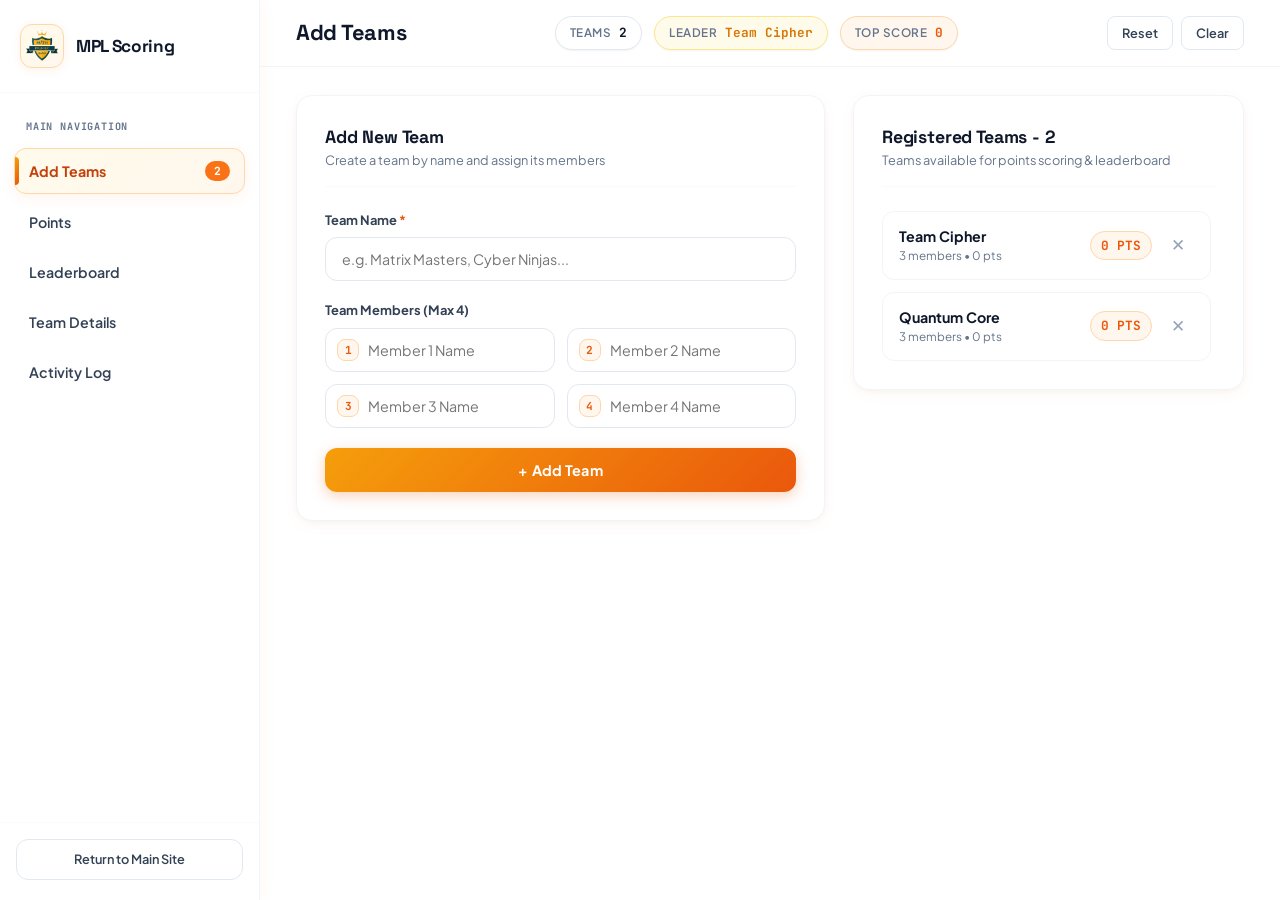
==== commit 0c71abcb: "changes" ====
--- a/admin/index.html
+++ b/admin/index.html
@@ -2,6 +2,7 @@
 <html lang="en">
 
 <head>
+    <!-- check -->
     <meta charset="UTF-8">
     <meta name="viewport" content="width=device-width, initial-scale=1.0">
     <title>Admin Portal | Math Premier League</title>
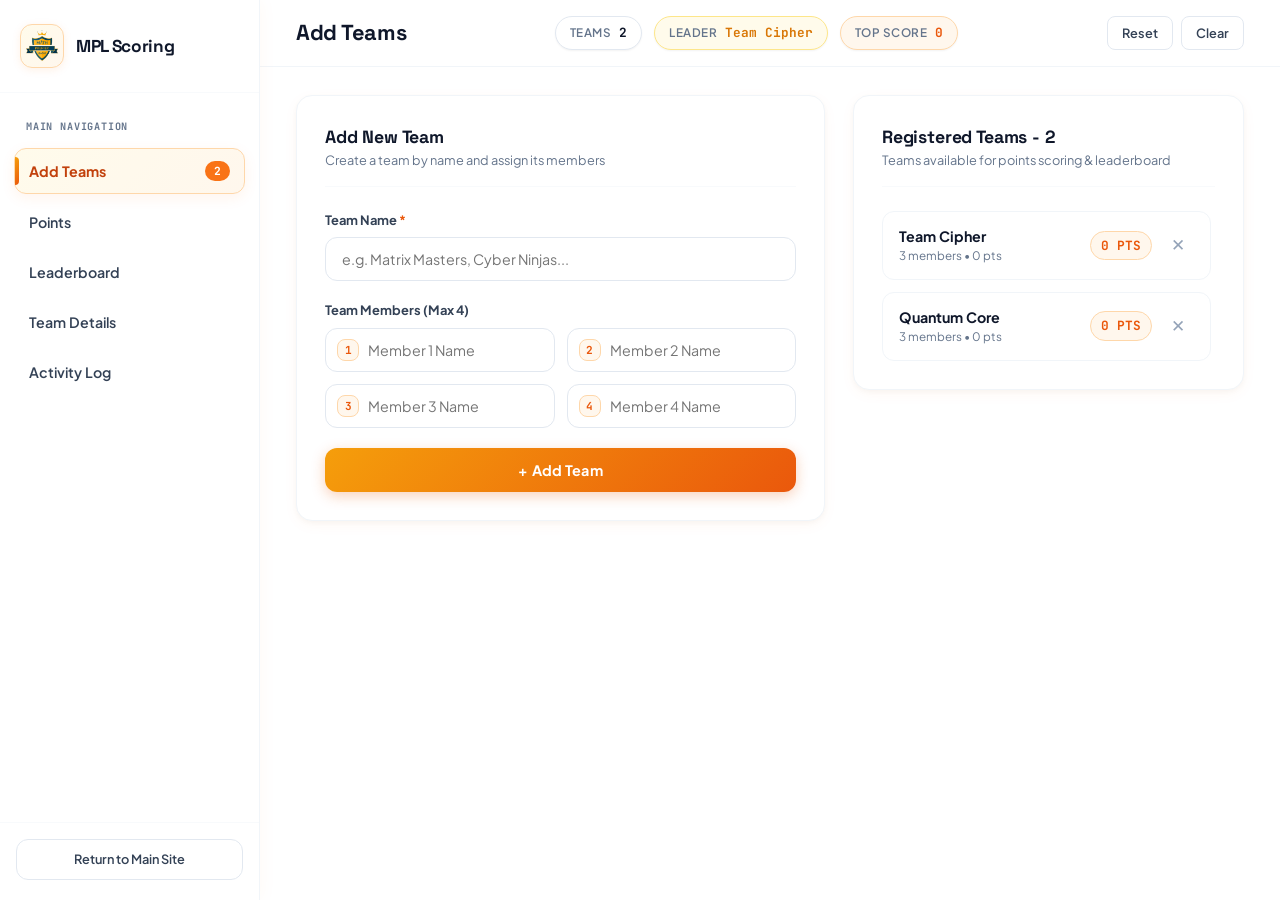
==== commit 32625c55: "cartoon done" ====
--- a/admin/index.html
+++ b/admin/index.html
@@ -261,12 +261,12 @@
                                 <label class="form-label" for="powerUpSelect">Power-Up Used in Question (Optional)</label>
                                 <select id="powerUpSelect" class="input-field select-field">
                                     <option value="">-- No Power-Up / None --</option>
-                                    <option value="2x_multiplier">2X Double Points</option>
-                                    <option value="time_boost">Extra Time (+30s)</option>
-                                    <option value="question_swap">Question Swap</option>
-                                    <option value="hint_access">Hint Access</option>
-                                    <option value="team_assist">Team Tag / Collaboration</option>
-                                    <option value="shield_protect">Score Shield / Protection</option>
+                                    <option value="2x_reward">2X THE REWARD!</option>
+                                    <option value="points_heist">POINTS HEIST</option>
+                                    <option value="one_more_question">ONE MORE QUESTION!</option>
+                                    <option value="skip_turn">SKIP THEIR TURN!</option>
+                                    <option value="cut_reward">CUT THEIR REWARD!</option>
+                                    <option value="your_challenge">YOUR QUESTION. THEIR CHALLENGE!</option>
                                 </select>
                             </div>
 
